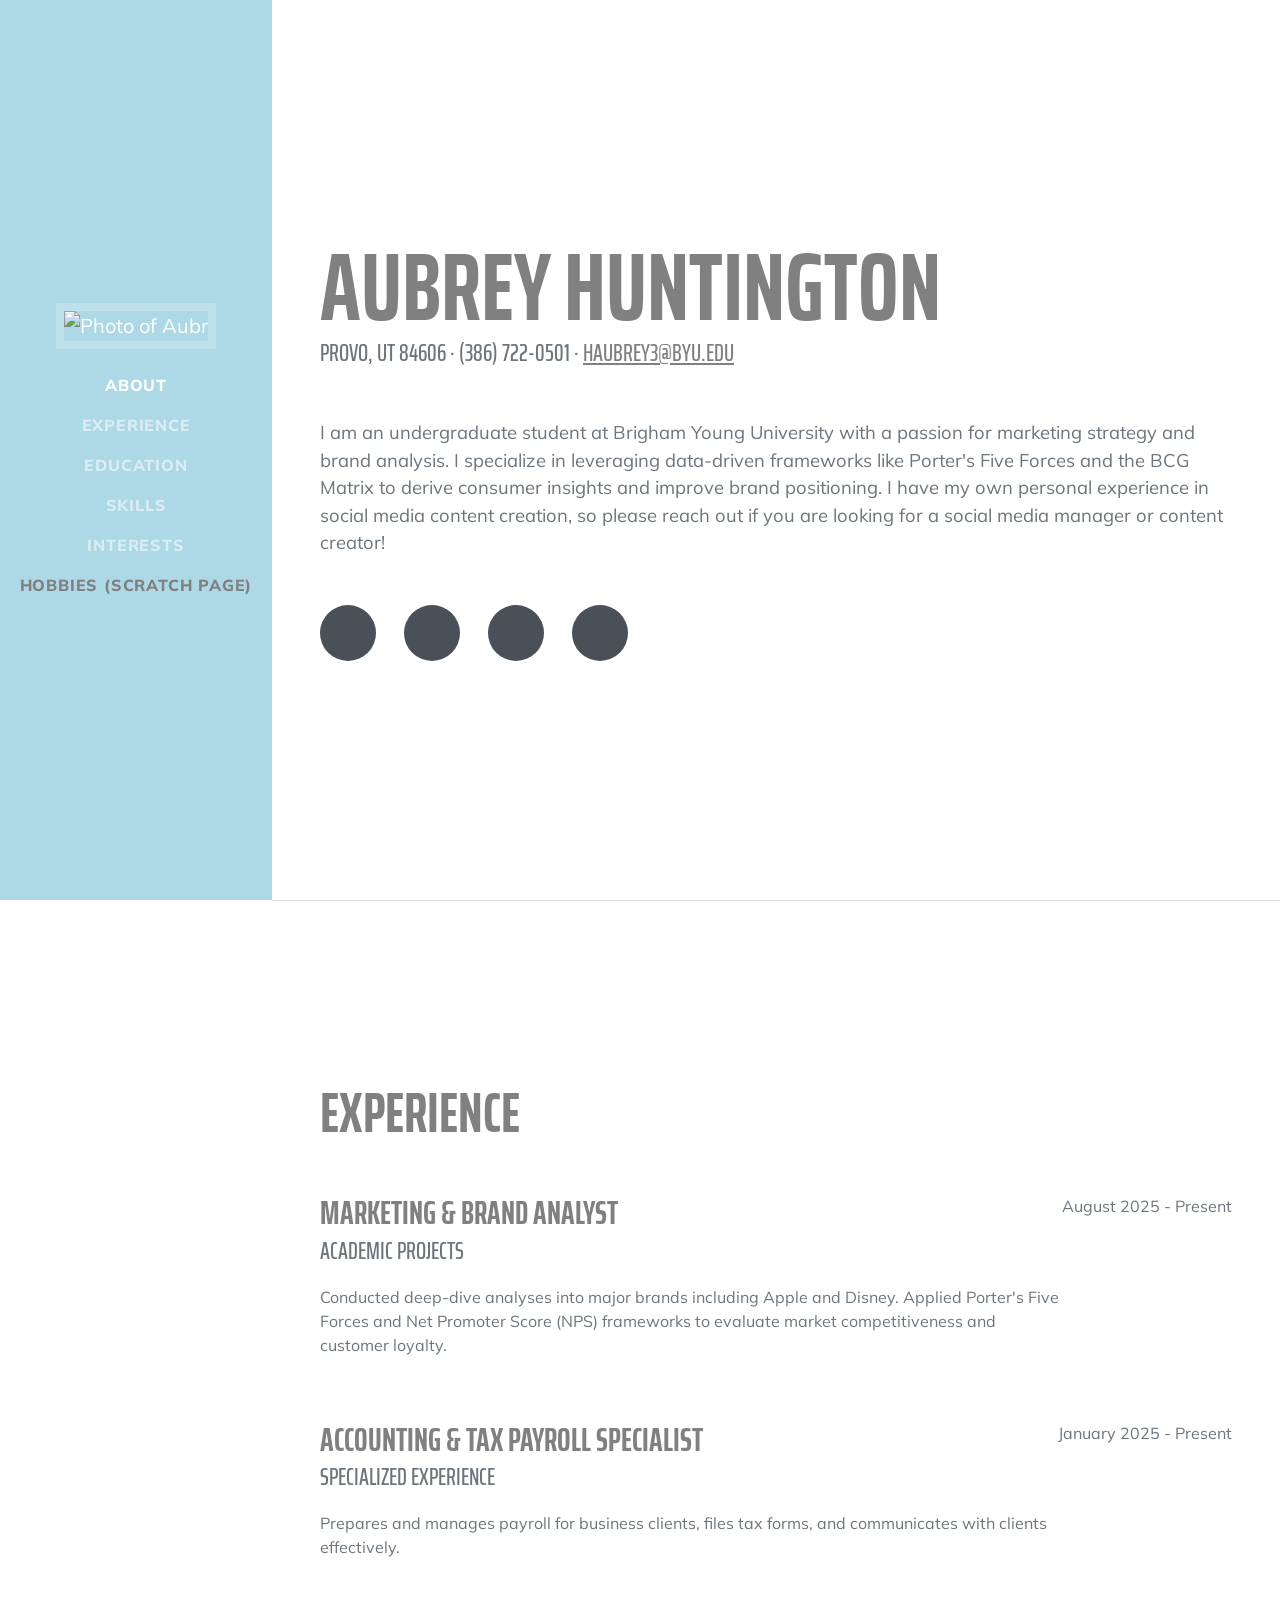
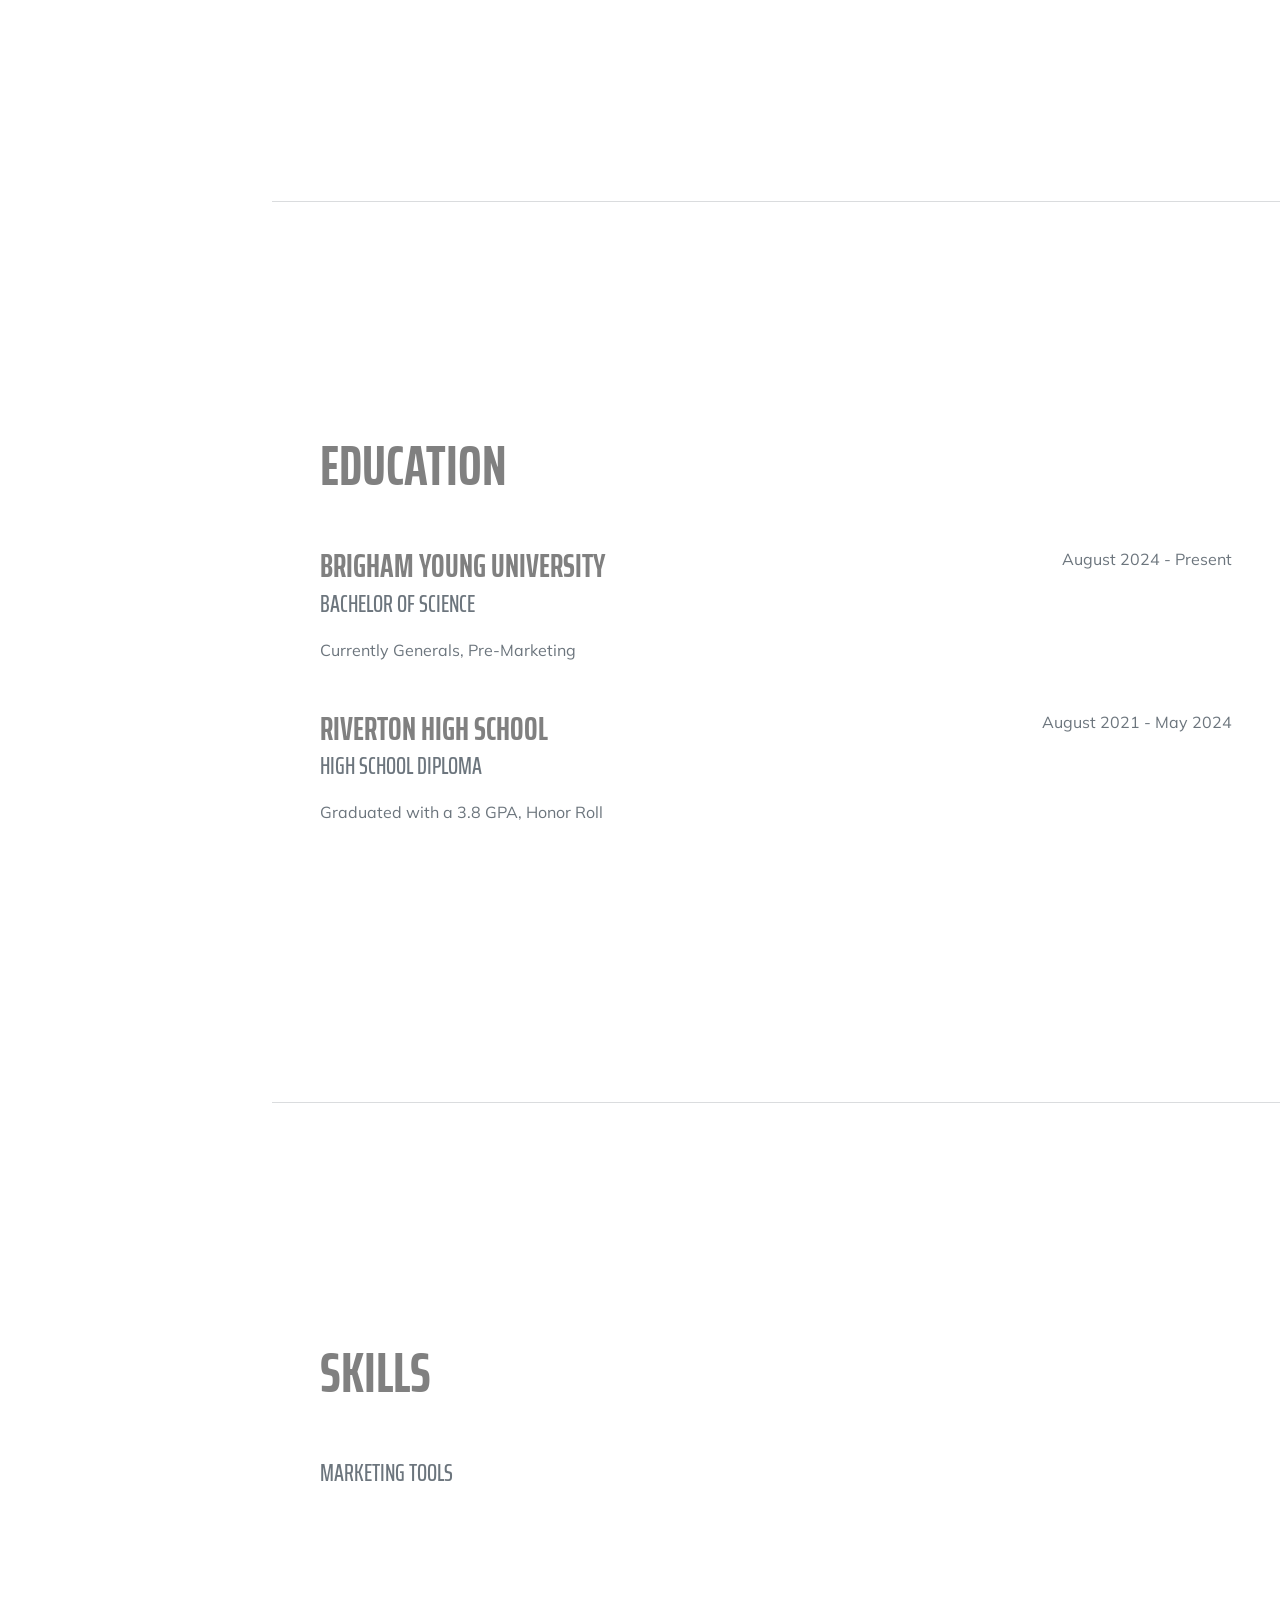
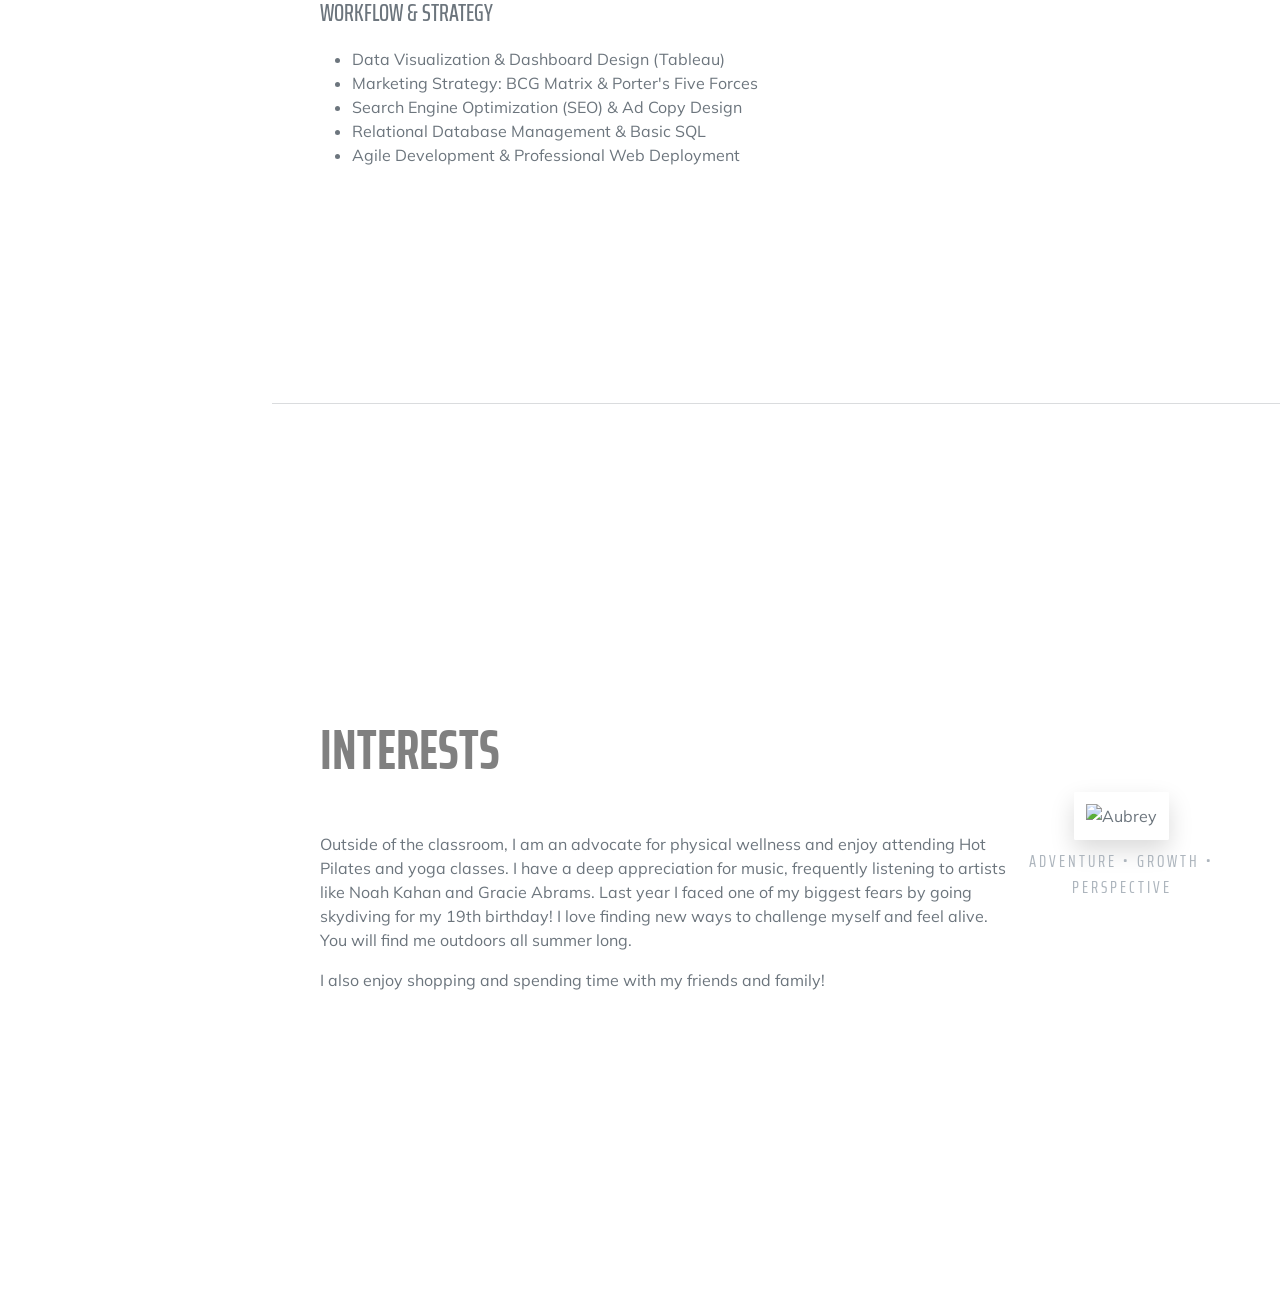
==== index.html @ 1d707bf0 "Add files via upload Final Website Files" ====
<!DOCTYPE html>
<html lang="en">
    <head>
        <meta charset="utf-8" />
        <meta name="viewport" content="width=device-width, initial-scale=1, shrink-to-fit=no" />
        <meta name="description" content="Aubrey's Professional Portfolio and Marketing Analytics Resume" />
        <meta name="author" content="Aubrey" />
        <title>Aubrey | Professional Portfolio</title>
        <link rel="icon" type="image/x-icon" href="assets/img/favicon.ico" />
        <script src="https://use.fontawesome.com/releases/v6.3.0/js/all.js" crossorigin="anonymous"></script>
        <link href="https://fonts.googleapis.com/css?family=Saira+Extra+Condensed:500,700" rel="stylesheet" type="text/css" />
        <link href="https://fonts.googleapis.com/css?family=Muli:400,400i,800,800i" rel="stylesheet" type="text/css" />
        <link href="css/styles.css" rel="stylesheet" />
    </head>
    <body id="page-top">
        <nav class="navbar navbar-expand-lg navbar-dark bg-primary fixed-top" id="sideNav">
            <a class="navbar-brand js-scroll-trigger" href="#page-top">
                <span class="d-block d-lg-none">Aubrey</span>
                <span class="d-none d-lg-block">
                    <img class="img-fluid img-profile mx-auto mb-2" src="assets/img/IMG_0238.jpg" alt="Photo of Aubrey" />
                </span>
            </a>
            <button class="navbar-toggler" type="button" data-bs-toggle="collapse" data-bs-target="#navbarResponsive" aria-controls="navbarResponsive" aria-expanded="false" aria-label="Toggle navigation"><span class="navbar-toggler-icon"></span></button>
            <div class="collapse navbar-collapse" id="navbarResponsive">
                <ul class="navbar-nav">
                    <li class="nav-item"><a class="nav-link js-scroll-trigger" href="#about">About</a></li>
                    <li class="nav-item"><a class="nav-link js-scroll-trigger" href="#experience">Experience</a></li>
                    <li class="nav-item"><a class="nav-link js-scroll-trigger" href="#education">Education</a></li>
                    <li class="nav-item"><a class="nav-link js-scroll-trigger" href="#skills">Skills</a></li>
                    <li class="nav-item"><a class="nav-link js-scroll-trigger" href="#interests">Interests</a></li>
                    <li class="nav-item"><a class="nav-link js-scroll-trigger" href="scratch.html" style="color: #808080 !important;">Hobbies (Scratch Page)</a></li>
                </ul>
            </div>
        </nav>
        <div class="container-fluid p-0">
            <section class="resume-section" id="about">
                <div class="resume-section-content">
                    <h1 class="mb-0">
                        Aubrey
                        <span class="text-primary">Huntington</span>
                    </h1>
                    <div class="subheading mb-5">
                        Provo, UT 84606 · (386) 722-0501 ·
                        <a href="mailto:haubrey3@byu.edu">haubrey3@byu.edu</a>
                    </div>
                    <p class="lead mb-5">I am an undergraduate student at Brigham Young University with a passion for marketing strategy and brand analysis. I specialize in leveraging data-driven frameworks like Porter's Five Forces and the BCG Matrix to derive consumer insights and improve brand positioning. I have my own personal experience in social media content creation, so please reach out if you are looking for a social media manager or content creator!</p>
                    <div class="social-icons">
    <a class="social-icon" href="https://www.instagram.com/aubreyyhunt" target="_blank">
        <i class="fab fa-instagram"></i>
    </a>
    
    <a class="social-icon" href="https://facebook.com/aubrey.huntington.2025" target="_blank">
        <i class="fab fa-facebook-f"></i>
    </a>
    
    <a class="social-icon" href="https://www.linkedin.com/in/aubrey-huntington-38aa17329/" target="_blank">
        <i class="fab fa-linkedin-in"></i>
    </a>
    
    <a class="social-icon" href="https://byu.joinhandshake.com/profiles/rjumdu" target="_blank">
        <i class="fas fa-briefcase"></i>
    </a>
</div>
                
            </section>
            <hr class="m-0" />
            <section class="resume-section" id="experience">
                <div class="resume-section-content">
                    <h2 class="mb-5">Experience</h2>
                    <div class="d-flex flex-column flex-md-row justify-content-between mb-5">
                        <div class="flex-grow-1">
                            <h3 class="mb-0">Marketing & Brand Analyst</h3>
                            <div class="subheading mb-3">Academic Projects</div>
                            <p>Conducted deep-dive analyses into major brands including Apple and Disney. Applied Porter's Five Forces and Net Promoter Score (NPS) frameworks to evaluate market competitiveness and customer loyalty.</p>
                        </div>
                        <div class="flex-shrink-0"><span class="text-primary">August 2025 - Present</span></div>
                    </div>
                    <div class="d-flex flex-column flex-md-row justify-content-between mb-5">
                        <div class="flex-grow-1">
                            <h3 class="mb-0">Accounting & Tax Payroll Specialist</h3>
                            <div class="subheading mb-3">Specialized Experience</div>
                            <p> Prepares and manages payroll for business clients, files tax forms, and communicates with clients effectively. <p>
                        </div>
                
                        <div class="flex-shrink-0"><span class="text-primary">January 2025 - Present</span></div>
                    </div>
                </div>
            </section>
            <hr class="m-0" />
            <section class="resume-section" id="education">
                <div class="resume-section-content">
                    <h2 class="mb-5">Education</h2>
                    <div class="d-flex flex-column flex-md-row justify-content-between mb-5">
                        <div class="flex-grow-1">
                            <h3 class="mb-0">Brigham Young University</h3>
                            <div class="subheading mb-3">Bachelor of Science</div>
                            <div>Currently Generals, Pre-Marketing</div>
                        </div>
                        <div class="flex-shrink-0"><span class="text-primary">August 2024 - Present</span></div>
                    </div>
                    <div class="d-flex flex-column flex-md-row justify-content-between mb-5">
                        <div class="flex-grow-1">
                            <h3 class="mb-0">Riverton High School</h3>
                            <div class="subheading mb-3">High School Diploma</div>
                            <div>Graduated with a 3.8 GPA, Honor Roll</div>
                        </div>
                        <div class="flex-shrink-0"><span class="text-primary">August 2021 - May 2024</span></div>
                    </div>
                </div>
            </section>
            <hr class="m-0" />
            <section class="resume-section" id="skills">
                <div class="resume-section-content">
    <h2 class="mb-5">Skills</h2>
    
    <div class="subheading mb-3">Marketing Tools</div>
    <ul class="list-inline dev-icons">
        <li class="list-inline-item"><i class="fab fa-html5"></i></li>
        <li class="list-inline-item"><i class="fab fa-css3-alt"></i></li>
        <li class="list-inline-item"><i class="fas fa-chart-bar"></i></li>
        <li class="list-inline-item"><i class="fas fa-database"></i></li>
        <li class="list-inline-item"><i class="fas fa-bullhorn"></i></li>
    </ul>

    <div class="subheading mb-3">Workflow & Strategy</div>
    <ul class="fa-ul mb-0">
        <li>
            <span class="fa-li"><i class="fas fa-check"></i></span>
            Data Visualization & Dashboard Design (Tableau)
        </li>
        <li>
            <span class="fa-li"><i class="fas fa-check"></i></span>
            Marketing Strategy: BCG Matrix & Porter's Five Forces
        </li>
        <li>
            <span class="fa-li"><i class="fas fa-check"></i></span>
            Search Engine Optimization (SEO) & Ad Copy Design
        </li>
        <li>
            <span class="fa-li"><i class="fas fa-check"></i></span>
            Relational Database Management & Basic SQL
        </li>
        <li>
            <span class="fa-li"><i class="fas fa-check"></i></span>
            Agile Development & Professional Web Deployment
        </li>
    </ul>
</div>
            </section>
            <hr class="m-0" />
            <section class="resume-section" id="interests">
                <div class="resume-section-content">
                    <h2 class="mb-5">Interests</h2>
                    <p>Outside of the classroom, I am an advocate for physical wellness and enjoy attending Hot Pilates and yoga classes. I have a deep appreciation for music, frequently listening to artists like Noah Kahan and Gracie Abrams. Last year I faced one of my biggest fears by going skydiving for my 19th birthday! I love finding new ways to challenge myself and feel alive. You will find me outdoors all summer long. </p>
                    <p class="mb-0">I also enjoy shopping and spending time with my friends and family!</p>
        </div>
    <div class="text-center" style="margin-top: 0 !important; padding-top: 0 !important;">
        <img class="img-fluid" src="assets/img/IMG_3019.jpg" alt="Aubrey" 
             style="width: 100%; max-width: 800px; height: auto; border: 12px solid #fff; box-shadow: 0 10px 25px rgba(0,0,0,0.15); border-radius: 2px;">
        
        <p class="mt-2" style="font-family: 'Saira Extra Condensed', sans-serif; font-size: 1.1rem; color: #adb5bd; letter-spacing: 3px; text-transform: uppercase;">
            Adventure • Growth • Perspective
        </p>
    </div>
</div>
</div>
        </div>
        <script src="https://cdn.jsdelivr.net/npm/bootstrap@5.2.3/dist/js/bootstrap.bundle.min.js"></script>
        <script src="js/scripts.js"></script>
    </body>
</html>
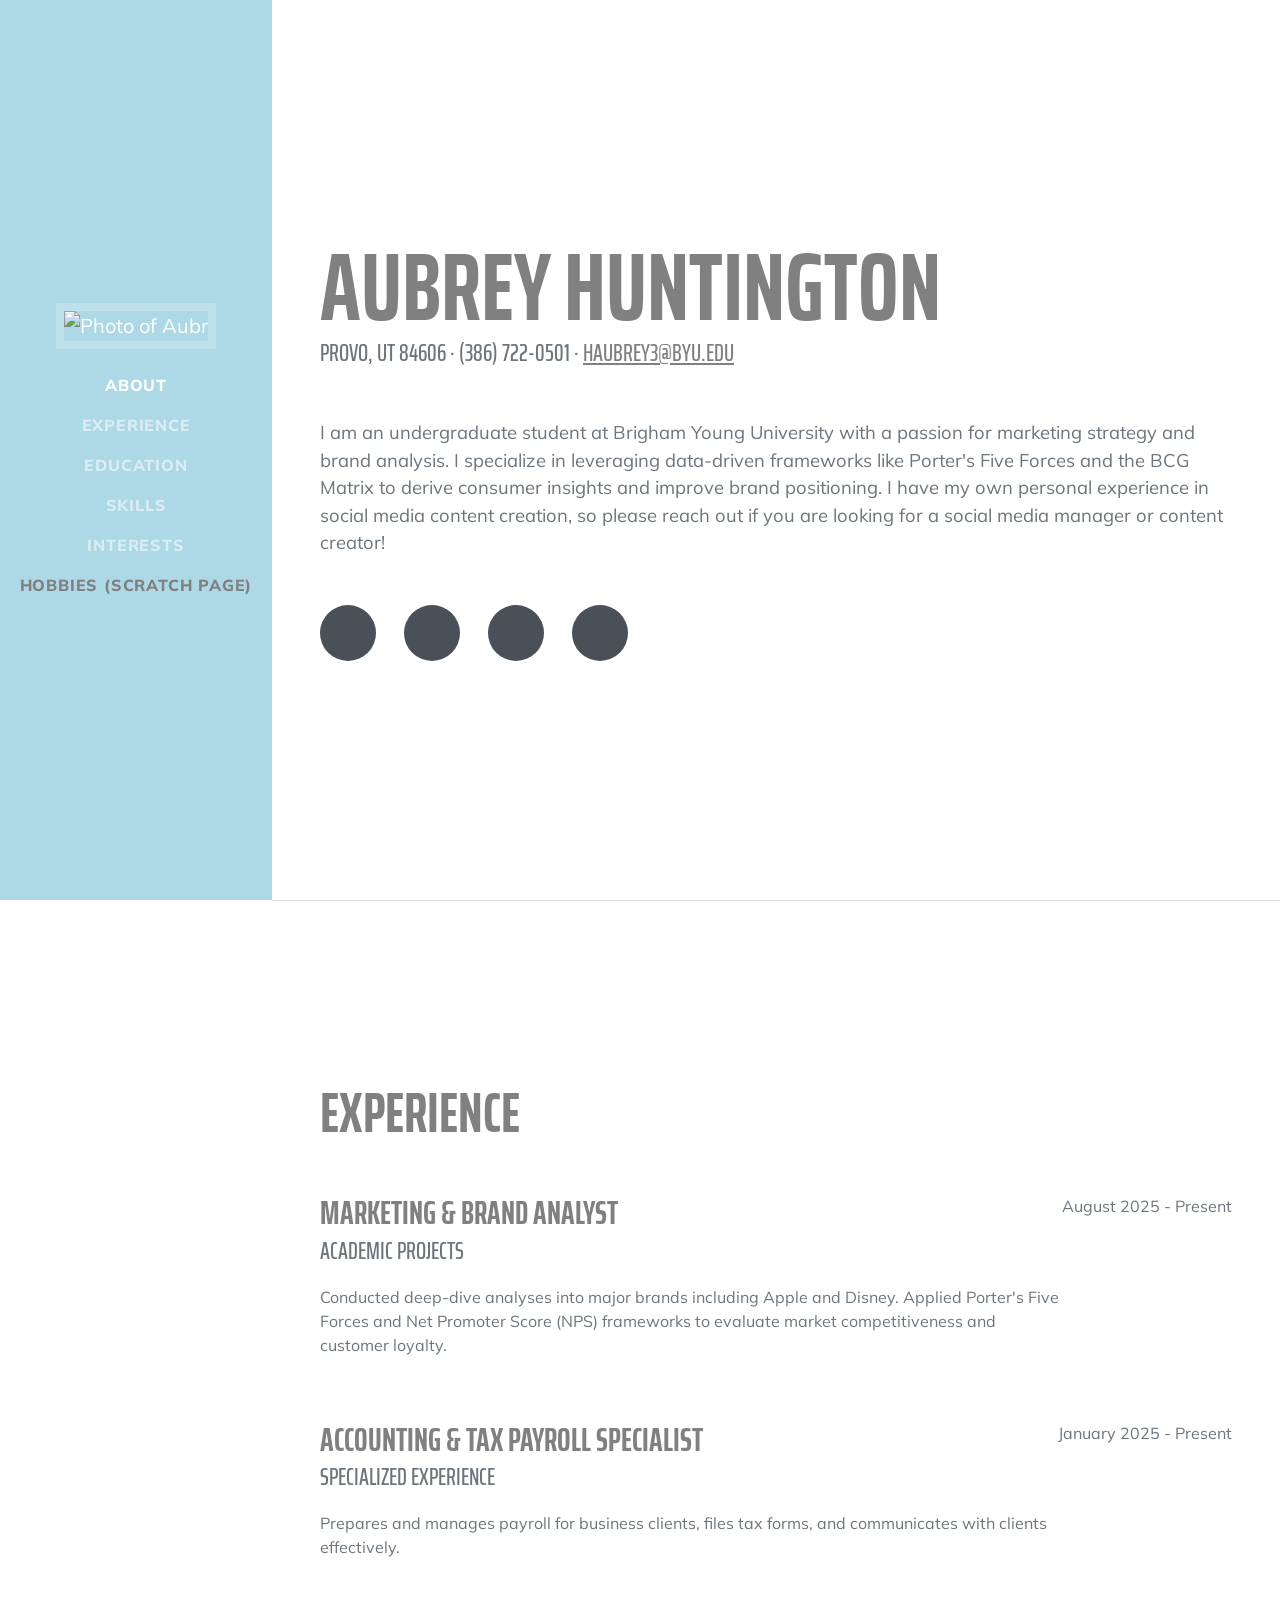
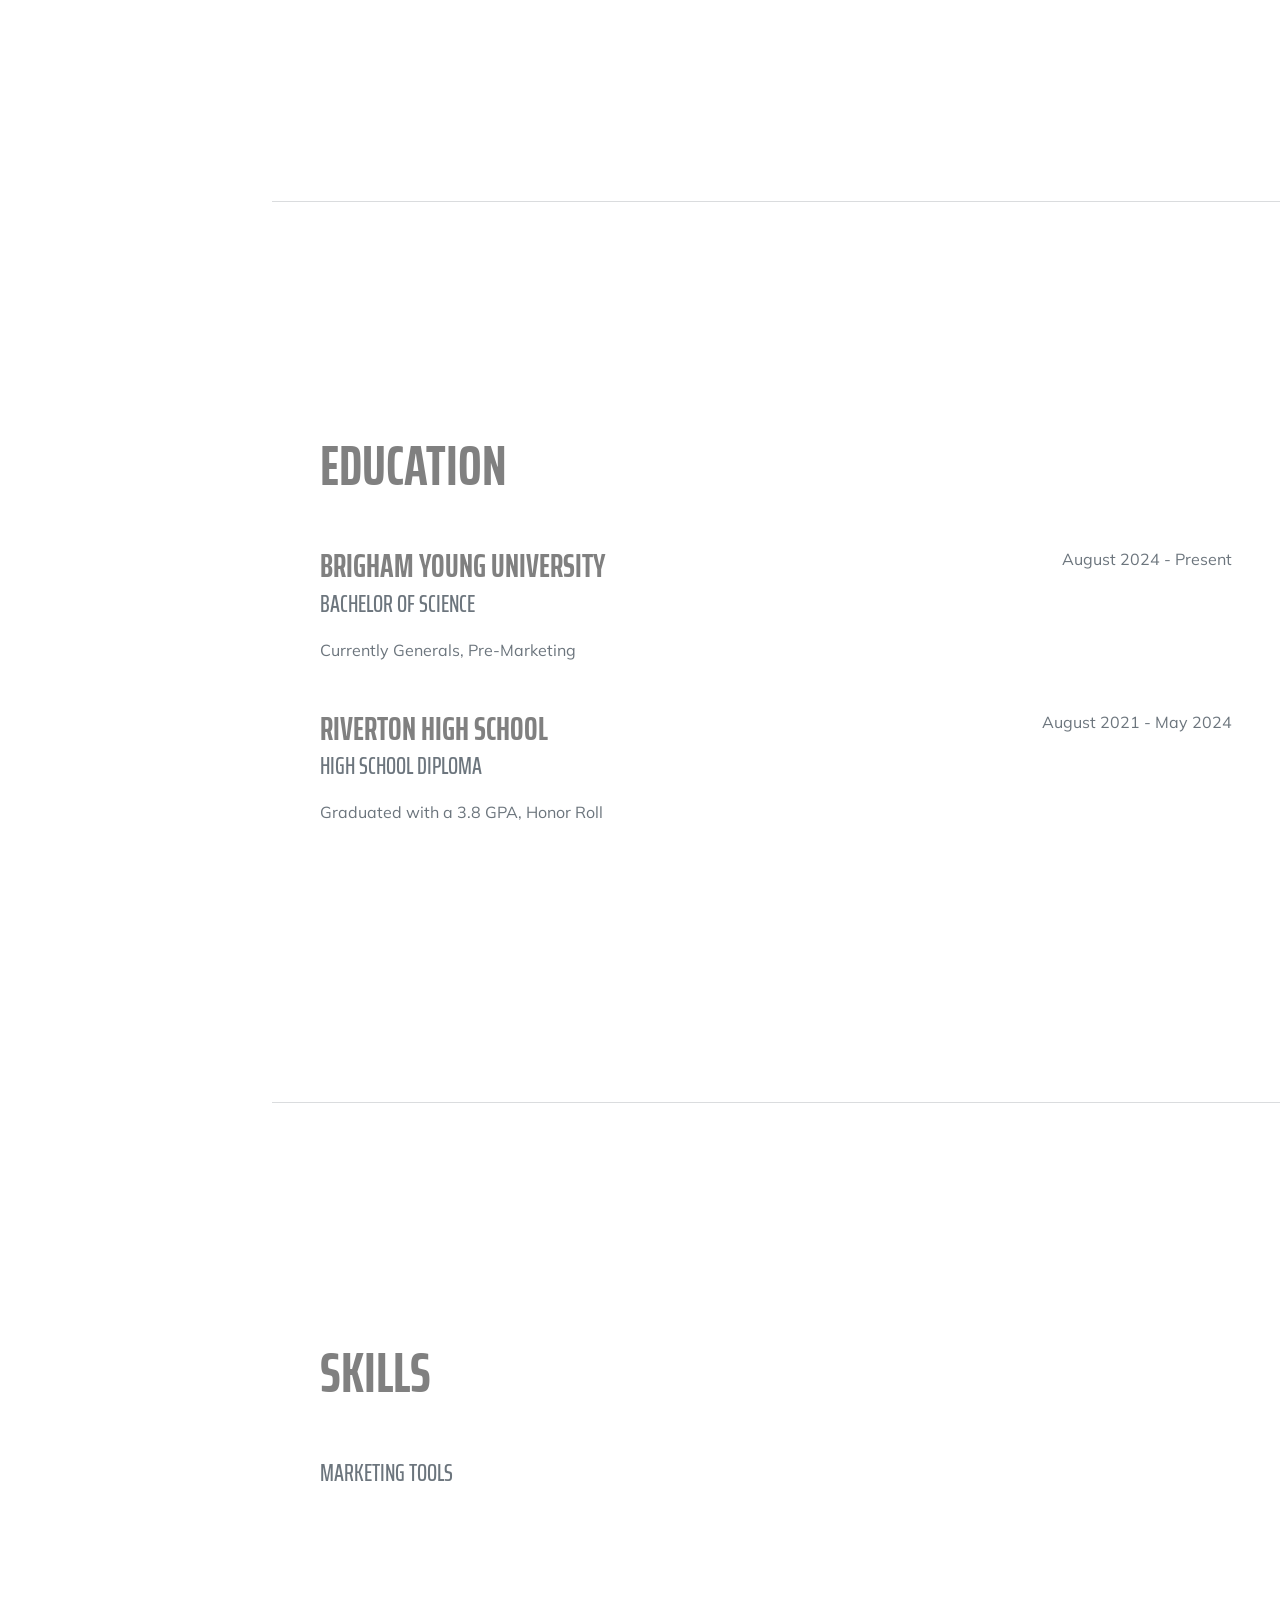
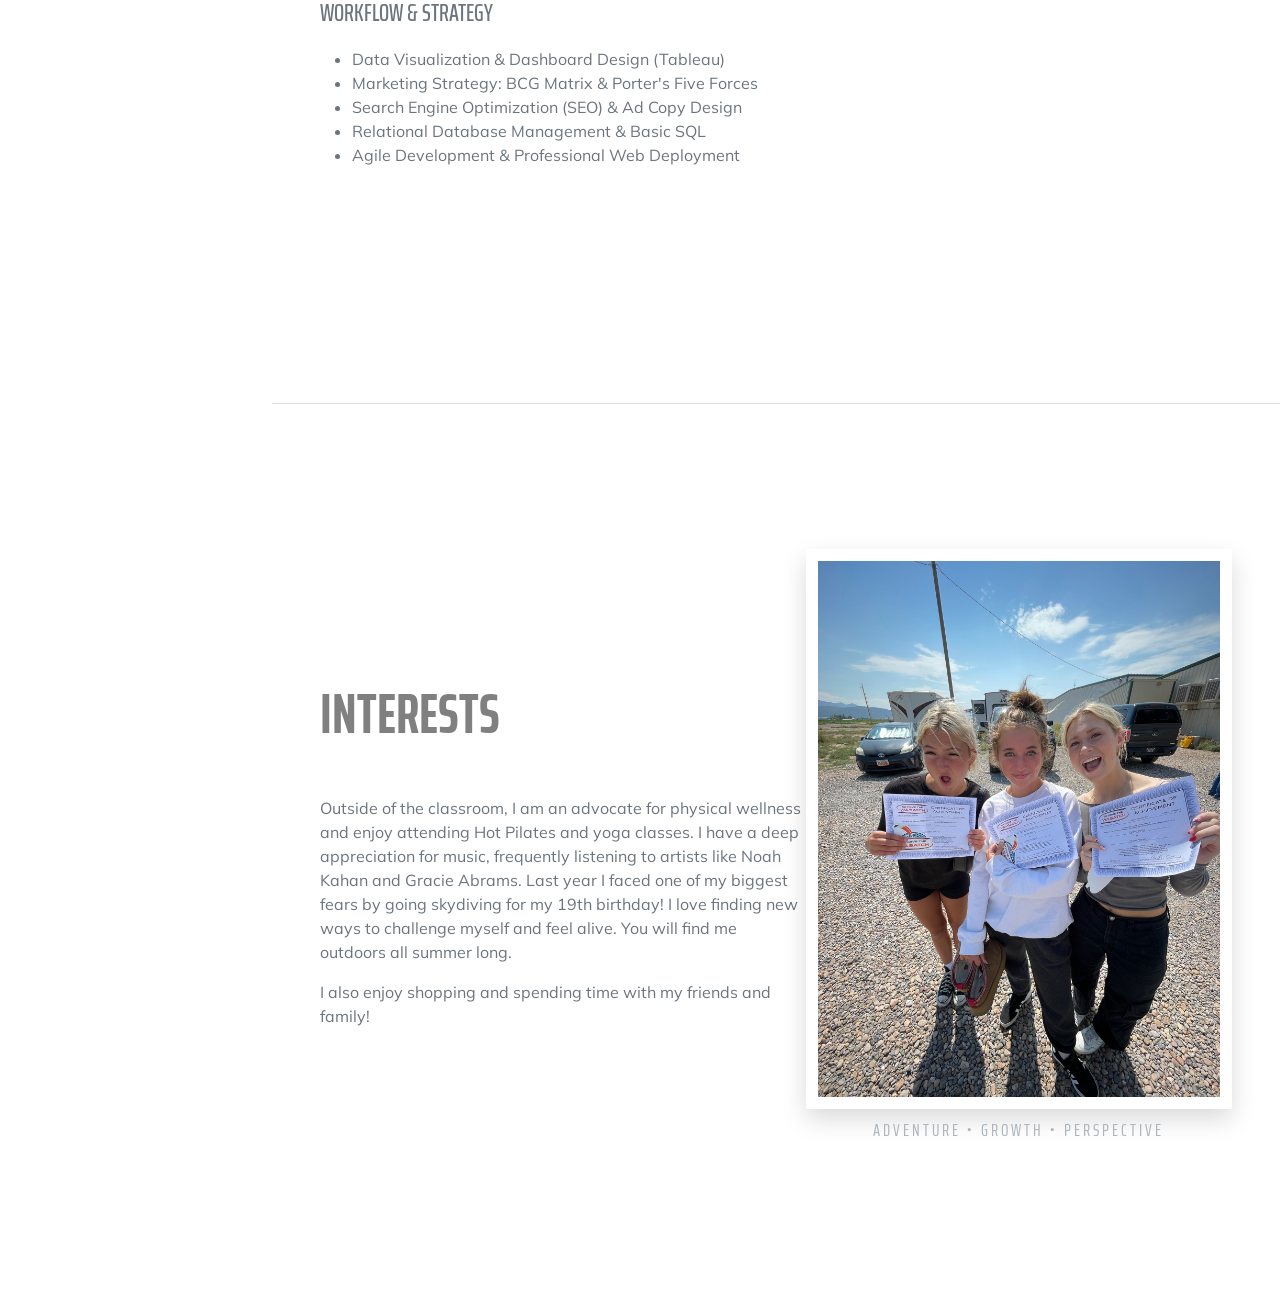
==== commit afb8e85d: "Update index.html" ====
--- a/index.html
+++ b/index.html
@@ -155,7 +155,7 @@
                     <p class="mb-0">I also enjoy shopping and spending time with my friends and family!</p>
         </div>
     <div class="text-center" style="margin-top: 0 !important; padding-top: 0 !important;">
-        <img class="img-fluid" src="assets/img/IMG_3019.jpg" alt="Aubrey" 
+        <img class="img-fluid" src="assets/img/IMG_3019.JPG" alt="Aubrey" 
              style="width: 100%; max-width: 800px; height: auto; border: 12px solid #fff; box-shadow: 0 10px 25px rgba(0,0,0,0.15); border-radius: 2px;">
         
         <p class="mt-2" style="font-family: 'Saira Extra Condensed', sans-serif; font-size: 1.1rem; color: #adb5bd; letter-spacing: 3px; text-transform: uppercase;">
@@ -168,4 +168,4 @@
         <script src="https://cdn.jsdelivr.net/npm/bootstrap@5.2.3/dist/js/bootstrap.bundle.min.js"></script>
         <script src="js/scripts.js"></script>
     </body>
-</html>+</html>
